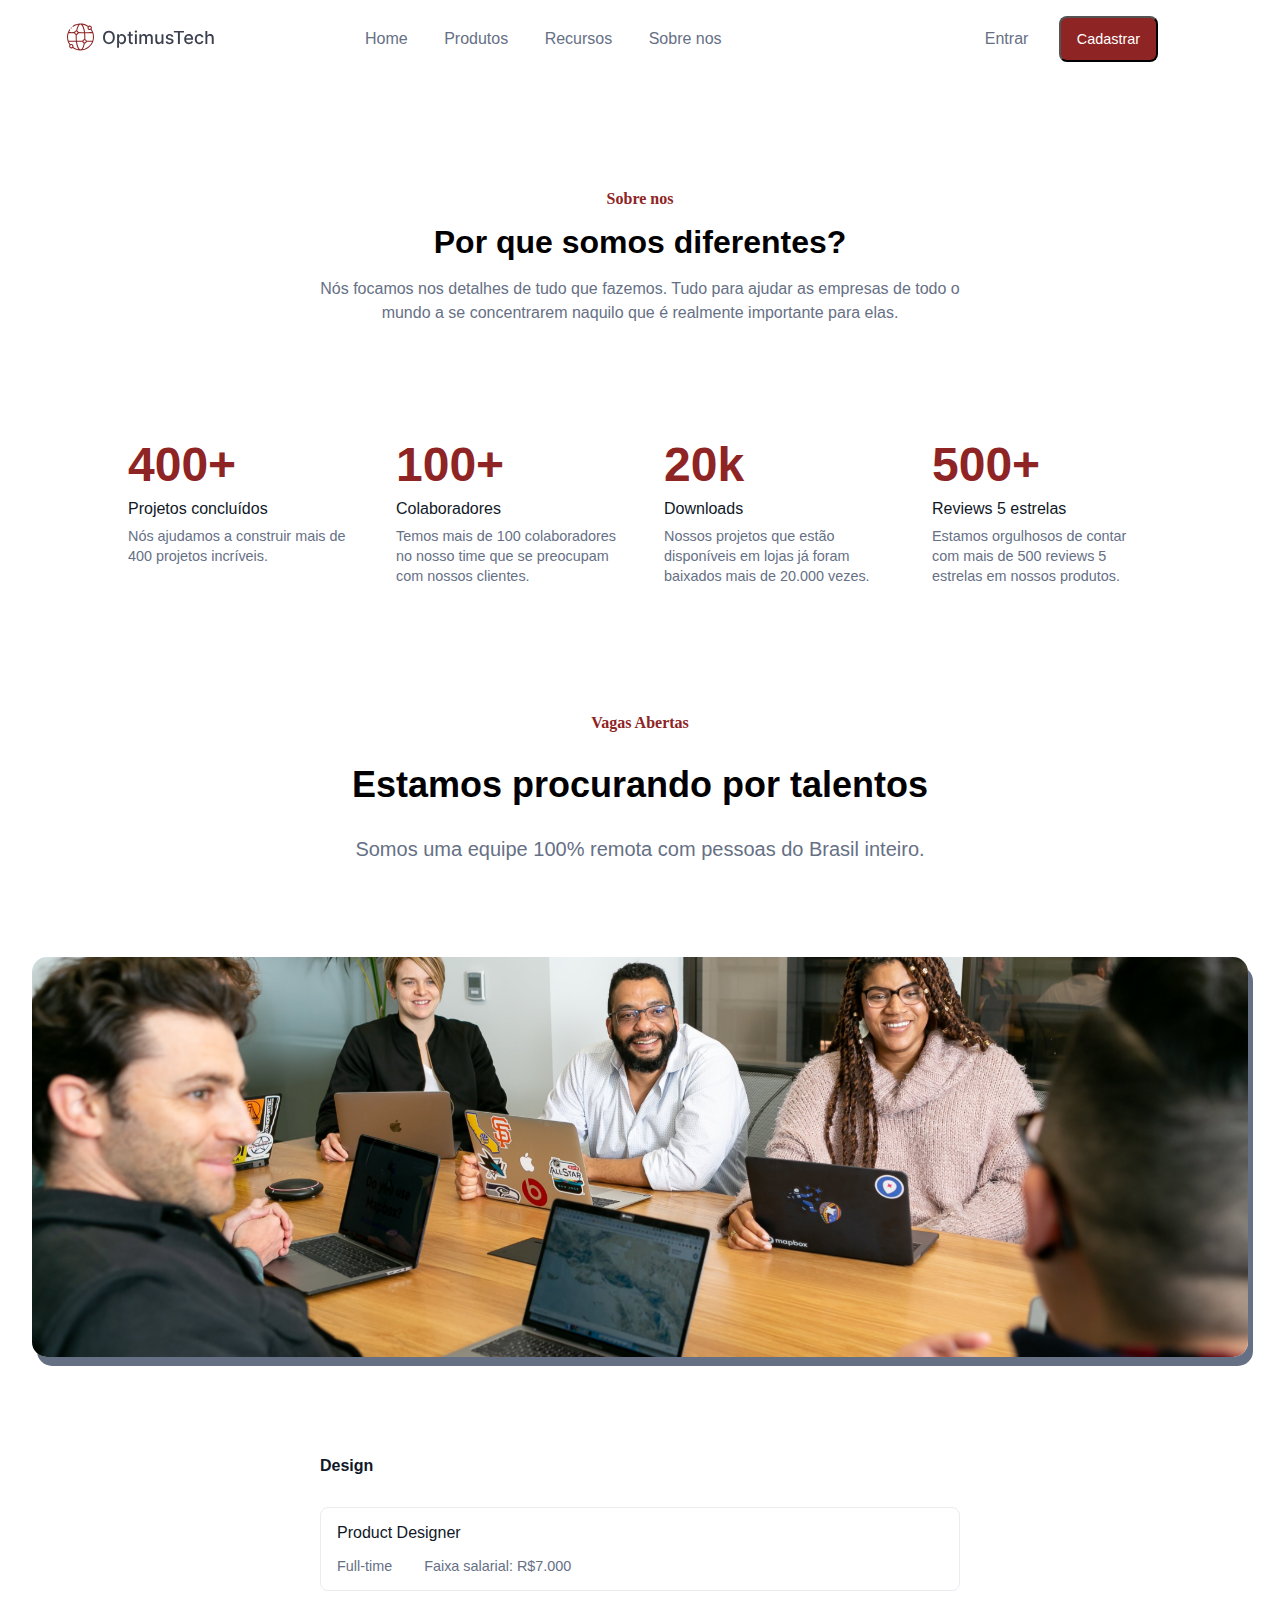
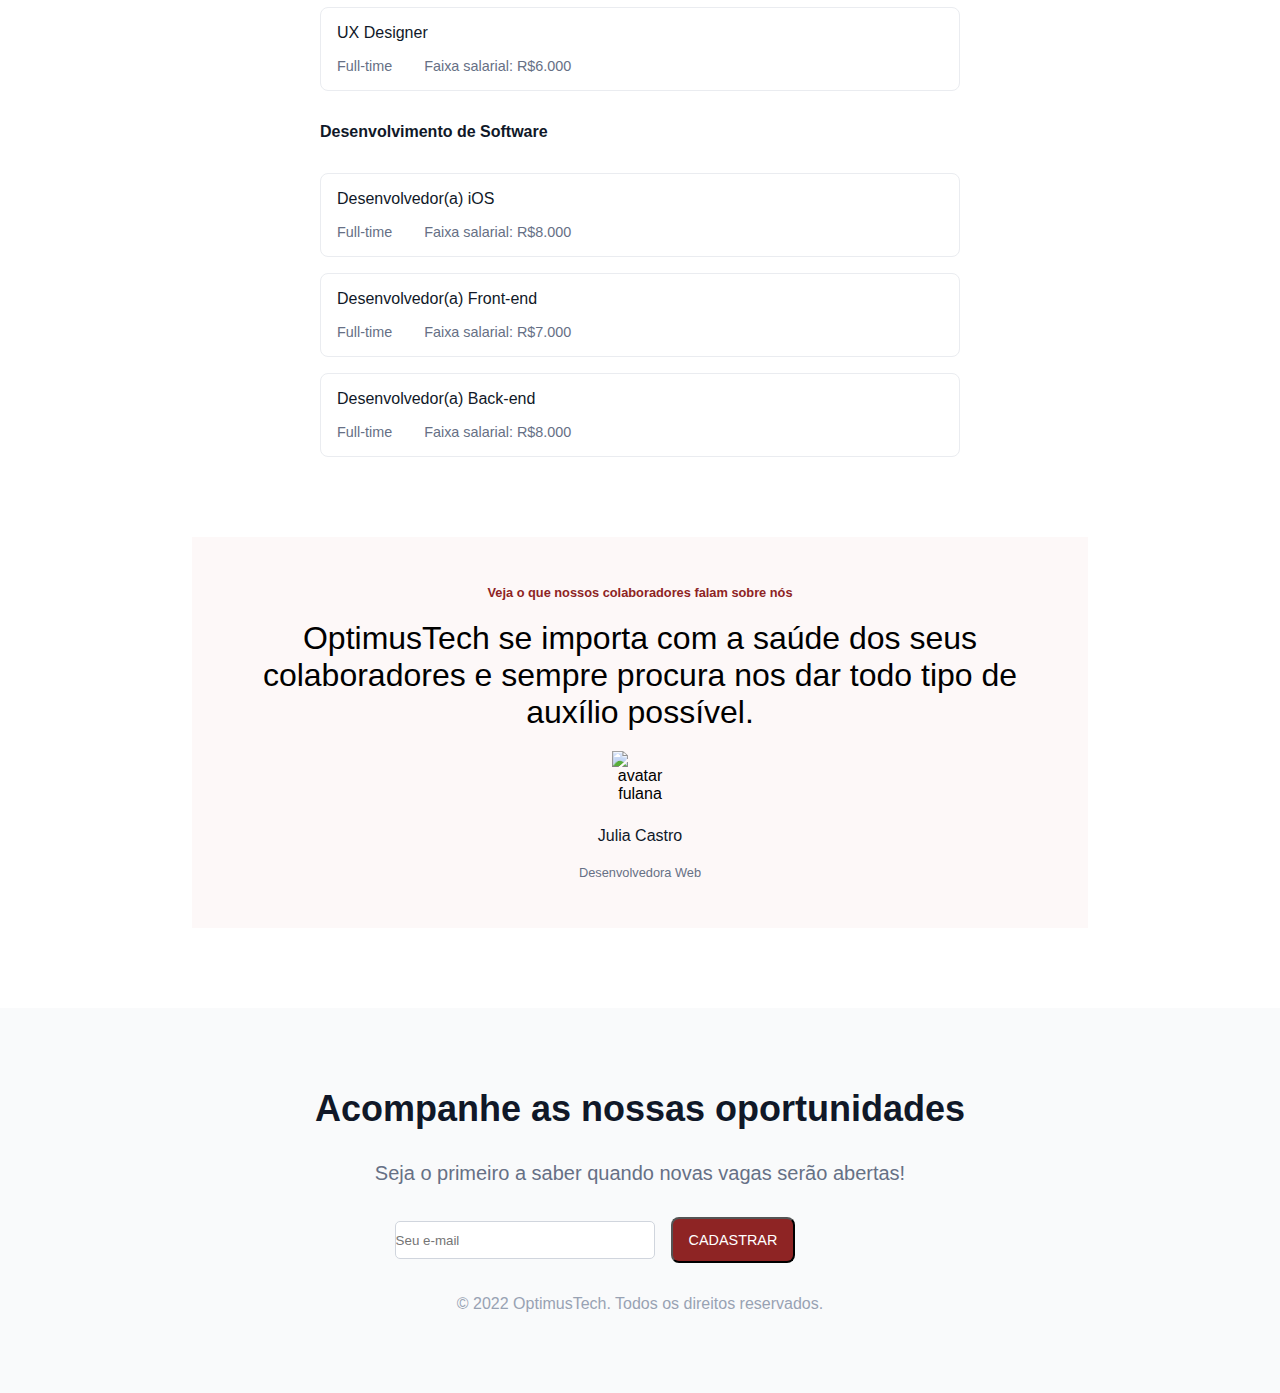
==== index.html @ 973aca2f "Add files via upload" ====
<!DOCTYPE html>
<html lang="en">

<head>
    <meta charset="UTF-8">
    <meta http-equiv="X-UA-Compatible" content="IE=edge">
    <meta name="viewport" content="width=device-width, initial-scale=1.0">
    <link rel="stylesheet" href="./styles/style.css">
    <title>7daysOfCode</title>
</head>

<body>
    <header>
        <nav>
            <div class="logo">
                <img src="./Assets/logo.svg" alt="logo world wide web">
            </div>
            <div class="menus">
                <div class="links">
                    <a href="#">Home</a>
                    <a href="#">Produtos</a>
                    <a href="#">Recursos</a>
                    <a href="#">Sobre nos </a>
                </div>
            </div>
            <div>
                <button class="entrar">Entrar</button>
                <button class="cadastrar">Cadastrar</button>
            </div>
        </nav>
    </header>

    <div class="cabecalho">
        <span class="cabecalho__sobre">Sobre nos</span>
        <h1 class="cabecalho__titulo">Por que somos diferentes?</h1>
        <p class="cabecalho__texto">Nós focamos nos detalhes de tudo que fazemos. Tudo para ajudar as empresas de todo o
            mundo a se concentrarem
            naquilo que é realmente importante para elas.</p>

    </div>

    <section class="metrica">


        <div class="metrica_div">
            <h1>400+</h1>
            <span>Projetos concluídos</span>
            <p>Nós ajudamos a construir mais de 400 projetos incríveis.</p>

        </div>
        <div class="metrica_div">
            <h1>100+</h1>
            <span>Colaboradores</span>
            <p>Temos mais de 100 colaboradores no nosso time que se preocupam com nossos clientes.</p>


        </div>
        <div class="metrica_div">
            <h1>20k</h1>
            <span>Downloads</span>
            <p>Nossos projetos que estão disponíveis em lojas já foram baixados mais de 20.000 vezes.</p>


        </div>
        <div class="metrica_div">
            <h1>500+</h1>
            <span>Reviews 5 estrelas</span>
            <p>Estamos orgulhosos de contar com mais de 500 reviews 5 estrelas em nossos produtos.</p>


        </div>
    </section>

    <section class="vagas">

        <span class="vagas--abertas">Vagas Abertas</span>
        <h1 class="vagas--titulo">Estamos procurando por talentos</h1>
        <span class="vagas--descricao">Somos uma equipe 100% remota com pessoas do Brasil inteiro.</span>

        <div class="vagas--imagem">
            <img src="./Assets/Image.svg" alt="imagem vagas">
        </div>

    </section>

    <section class="vagas-abertas">

        <span class="area-principal">Design</span>
        <div class="vaga">
            <span class="titulo-vaga">Product Designer</span>
            <div class="informacoes">
                <span>Full-time</span>
                <span>Faixa salarial: R$7.000</span>
            </div>
        </div>

        <div class="vaga">
            <span class="titulo-vaga">UX Designer</span>
            <div class="informacoes">
                <span>Full-time</span>
                <span>Faixa salarial: R$6.000</span>
            </div>
        </div>

        <span class="area-principal">Desenvolvimento de Software</span>

        <div class="vaga">
            <span class="titulo-vaga">Desenvolvedor(a) iOS</span>
            <div class="informacoes">
                <span>Full-time</span>
                <span>Faixa salarial: R$8.000</span>
            </div>
        </div>
        <div class="vaga">
            <span class="titulo-vaga">Desenvolvedor(a) Front-end</span>
            <div class="informacoes">
                <span>Full-time</span>
                <span>Faixa salarial: R$7.000</span>
            </div>
        </div>
        <div class="vaga">
            <span class="titulo-vaga">Desenvolvedor(a) Back-end</span>
            <div class="informacoes">
                <span>Full-time</span>
                <span>Faixa salarial: R$8.000</span>
            </div>
        </div>
    </section>

    <section class="depoimentos--area">
        <div class="depoimentos">
            <span id="titulo">Veja o que nossos colaboradores falam sobre nós</span>
            <p>OptimusTech se importa com a saúde dos seus colaboradores e sempre procura nos dar todo tipo de auxílio
                possível.</p>
            <img src="./Assets/Avatar.svg" alt="avatar fulana">
            <span id="nome">Julia Castro</span>
            <span id="prof">Desenvolvedora Web</span>
        </div>
    </section>



    <footer>
        <section class="footer">
            <P>Acompanhe as nossas oportunidades</P>
            <SPAN id="oportunidades">Seja o primeiro a saber quando novas vagas serão abertas!</SPAN>
            <div><input outiline="none" type="email" placeholder="Seu e-mail" id="contato"><button class="cadastrar"> CADASTRAR </button></div>
            <span id="copyright">© 2022 OptimusTech. Todos os direitos reservados.</span>



        </section>


    </footer>


</body>

</html>
---- styles/style.css ----
:root {
  --text-color: #667085;
  --main-color: #8E2424;
  --title-color: #101828;
}

* {
  margin: 0;
  padding: 0;
  box-sizing: border-box;
  font-family: 'Inter', sans-serif;
}



body {
  width: 100%;
  height: 100vh;
}


nav {
  display: flex;
  align-items: center;
  justify-content: space-between;
  padding: 1rem 2rem;
}


.logo img {
  margin-left: 35px;
  cursor: pointer;
}


.menus {
  margin-right: auto;
  align-items: center;
  margin-left: 150px;

}

.menus.links a {
  margin-bottom: 2rem;


}

.links a {
  color: var(--text-color);
  text-decoration: none;
  margin-right: 2rem;


}



.entrar {
  padding: 0.8rem 1rem;
  cursor: pointer;
  border: none;
  background: none;
  color: var(--text-color);
  font-weight: 500;
  font-size: 16px;
  margin-right: 10px;

}

.cadastrar {
  color: #FFF;
  background-color: var(--main-color);
  font-size: 0.9rem;
  border-radius: 0.5rem;
  padding: 0.8rem 1rem;
  margin-right: 90px;

}


.cabecalho {

  display: flex;
  flex-direction: column;
  align-items: center;
  gap: 1rem;
  padding: 7rem 0;
}

/* display: flex;
  flex-direction: column;
  align-items: center;
  margin-top: 96px;
  gap: 20px; */




/* span */
.cabecalho__sobre {
  color: var(--main-color);
  font-family: 'Inter';
  font-weight: 600;
  font-size: 16px;


}

/* h1 */
.cabecalho__titulo {

  font-size: 2rem;


}

/* font-family: 'Inter';
  font-style: normal;
  font-weight: 600;
  font-size: 48px;
  line-height: 60px; */



/* p */

.cabecalho__texto {


  color: var(--text-color);
  max-width: 50%;
  text-align: center;
  line-height: 1.5rem;


}

/* font-family: 'Inter';
  font-style: normal;
  font-weight: 400;
  font-size: 20px;
  line-height: 150px;
  color: #667085; */


.metrica {
  display: grid;
  grid-template-columns: 1fr 1fr 1fr 1fr;
  column-gap: 3rem;
  padding: 0 8rem;
}

/* repeat(4,1fr); 
 margin-right: 50px;
  margin-left: 250px;*/



.metrica_div {
  display: flex;
  flex-direction: column;
  gap: 0.5rem;
}

.metrica h1 {
  color: var(--main-color);
  font-size: 3rem;
}

.metrica span {
  color: var(--title-color);
  font-weight: 500;
  color: #101828;
}

.metrica p {
  color: var(--text-color);
  line-height: 140%;
  font-size: 90%;
}

/* parte metricas/vagas */

.vagas {

  display: flex;
  flex-direction: column;
  align-items: center;
  padding: 8rem 0rem 0rem 0rem;
  gap: 2rem;
}



.vagas--abertas {

  color: var(--main-color);
  font-family: 'Inter';
  font-weight: 600;
  font-size: 1rem;
}

.vagas--titulo {

  font-size: 2.25rem;
}


.vagas--descricao {

  color: var(--text-color);
  font-size: 1.25rem;
}

.vagas--imagem {
  padding: 4rem 0rem 0rem;

}


.vagas--imagem img {

  border-radius: 15px;
  box-shadow: 5px 9px var(--text-color);
}

/* vagas abertas da professora */

.vagas-abertas {
  padding-top: 4rem;
}

.vagas-abertas span.area-principal {
  display: block;
  max-width: 50%;
  margin: 0 auto;
  margin-top: 2rem;
  margin-bottom: 2rem;
  font-weight: bold;
  color: var(--title-color);
}

.vaga {
  border: 1px solid #EAECF0;
  border-radius: 0.5rem;
  padding: 1rem;
  max-width: 50%;
  margin: 0 auto;
  margin-bottom: 1rem;
  color: var(--title-color);
}

.vaga span.titulo-vaga {
  font-weight: 500;
  margin-bottom: 16px;
}

.vaga .informacoes {
  margin-top: 1rem;
  font-size: 90%;
  color: var(--text-color);
  display: flex;
  gap: 2rem;
}

/* depoimentos */

.depoimentos--area {
  padding-top: 4rem;
  padding-bottom: 5rem;
}

.depoimentos {
  display: flex;
  flex-direction: column;
  align-items: center;
  gap: 1.25rem;
  /* background: #F2D8D8; */
  background: rgba(196, 25, 25, 0.03);
  padding: 3rem 3rem;
  width: 70%;
  margin: auto;
  text-align: center;

}

span#titulo {
  color: #8E2424;
  font-size: 0.8rem;
  font-weight: 600;
}

.depoimentos p {
  font-size: 2rem;
  font-weight: 500;
}

span#nome {
  font-weight: 500;
  font-size: 1rem;
  color: #101828;
}


span#prof {
  color: #667085;
  font-size: 0.8rem;
  font-weight: 400;
}

.depoimentos img {
  width: 56px;
  height: 56px;

}


/* footer  */

.footer {
  background-color: #F9FAFB;
  display: flex;
  flex-direction: column;
  align-items: center;
  gap: 2rem;

  padding: 5rem 0rem;
}

input#contato {

  margin-right: 1rem;
  background: #FFFFFF;
  border: 1px solid #D0D5DD;
  border-radius: 5px;
  width: 260px;
  height: 38px;
}

.footer p {
  font-weight: 600;
  font-size: 2.25rem;
  color: #101828;
}

span#oportunidades {
  font-weight: 400;
  font-size: 1.25rem;
  color: #667085;
}

span#copyright {
  color: #98A2B3;
  font-weight: 400;
  font-size: 1rem;
}
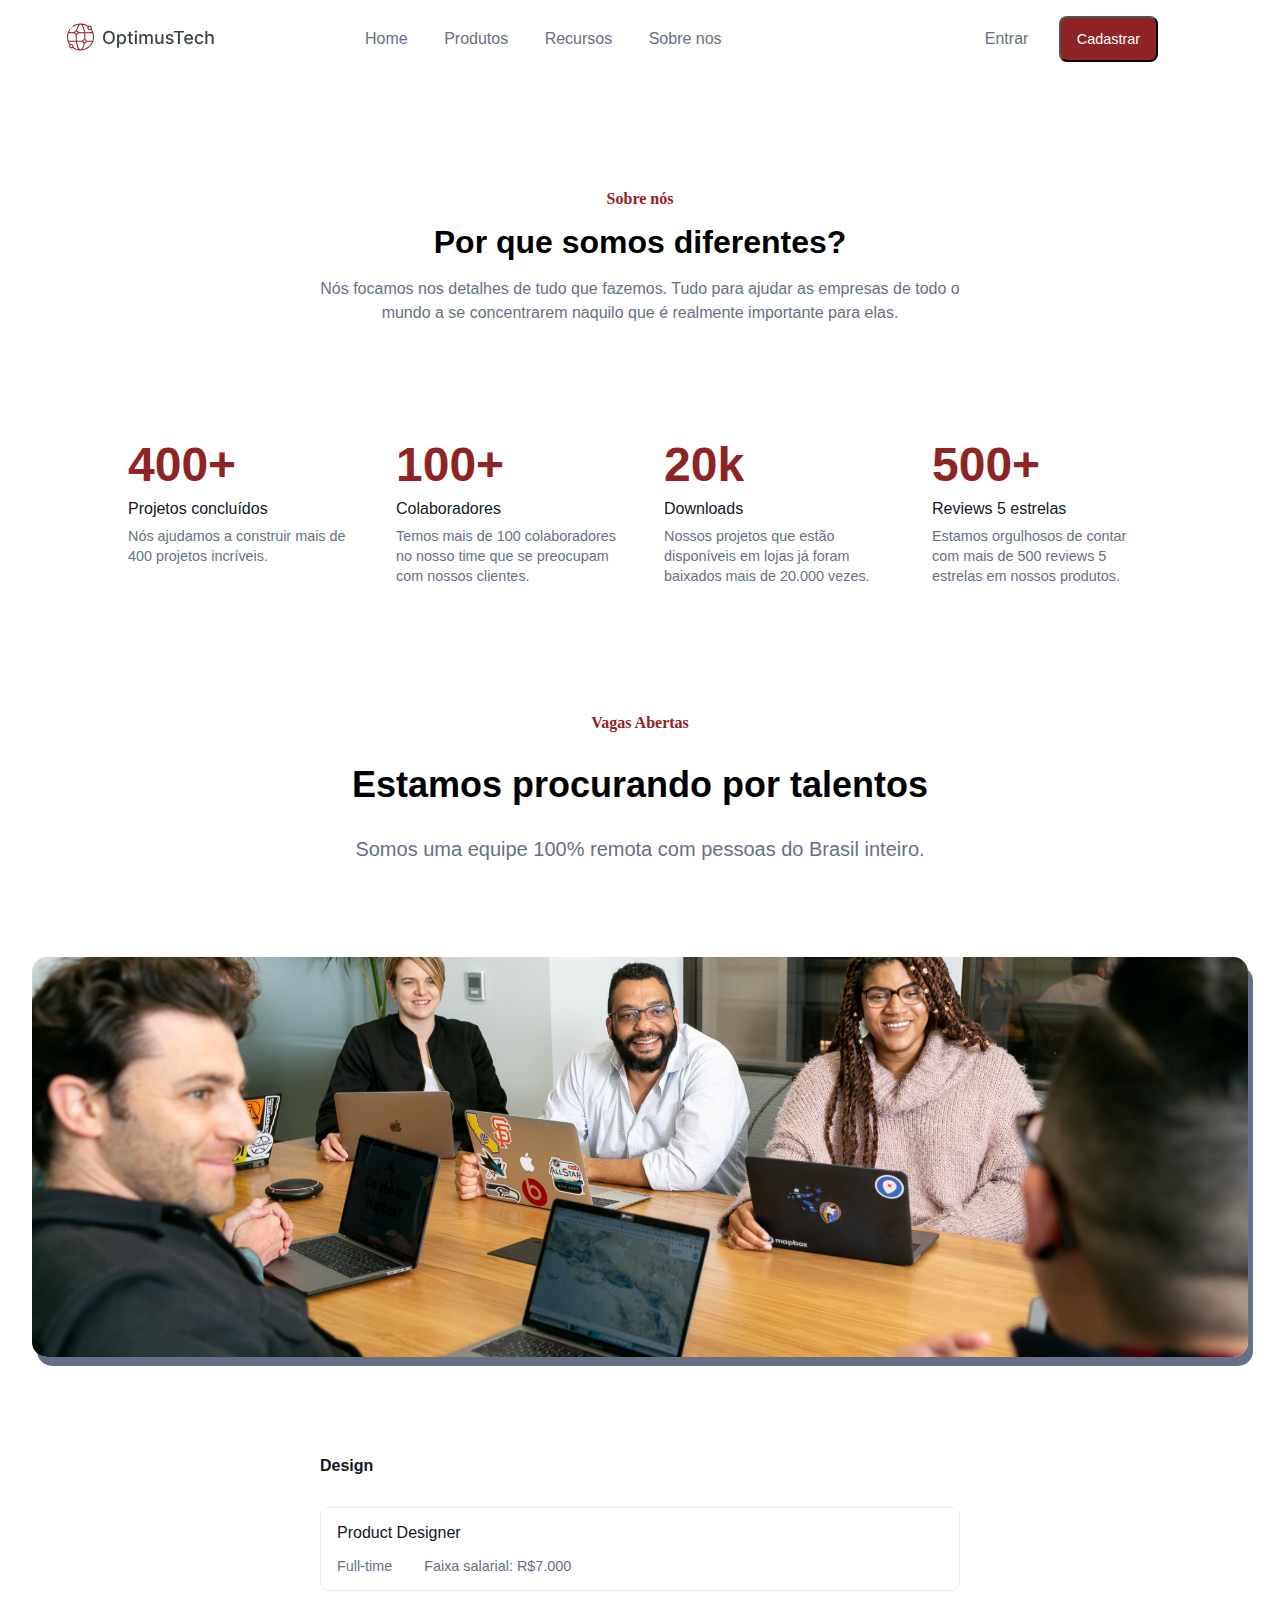
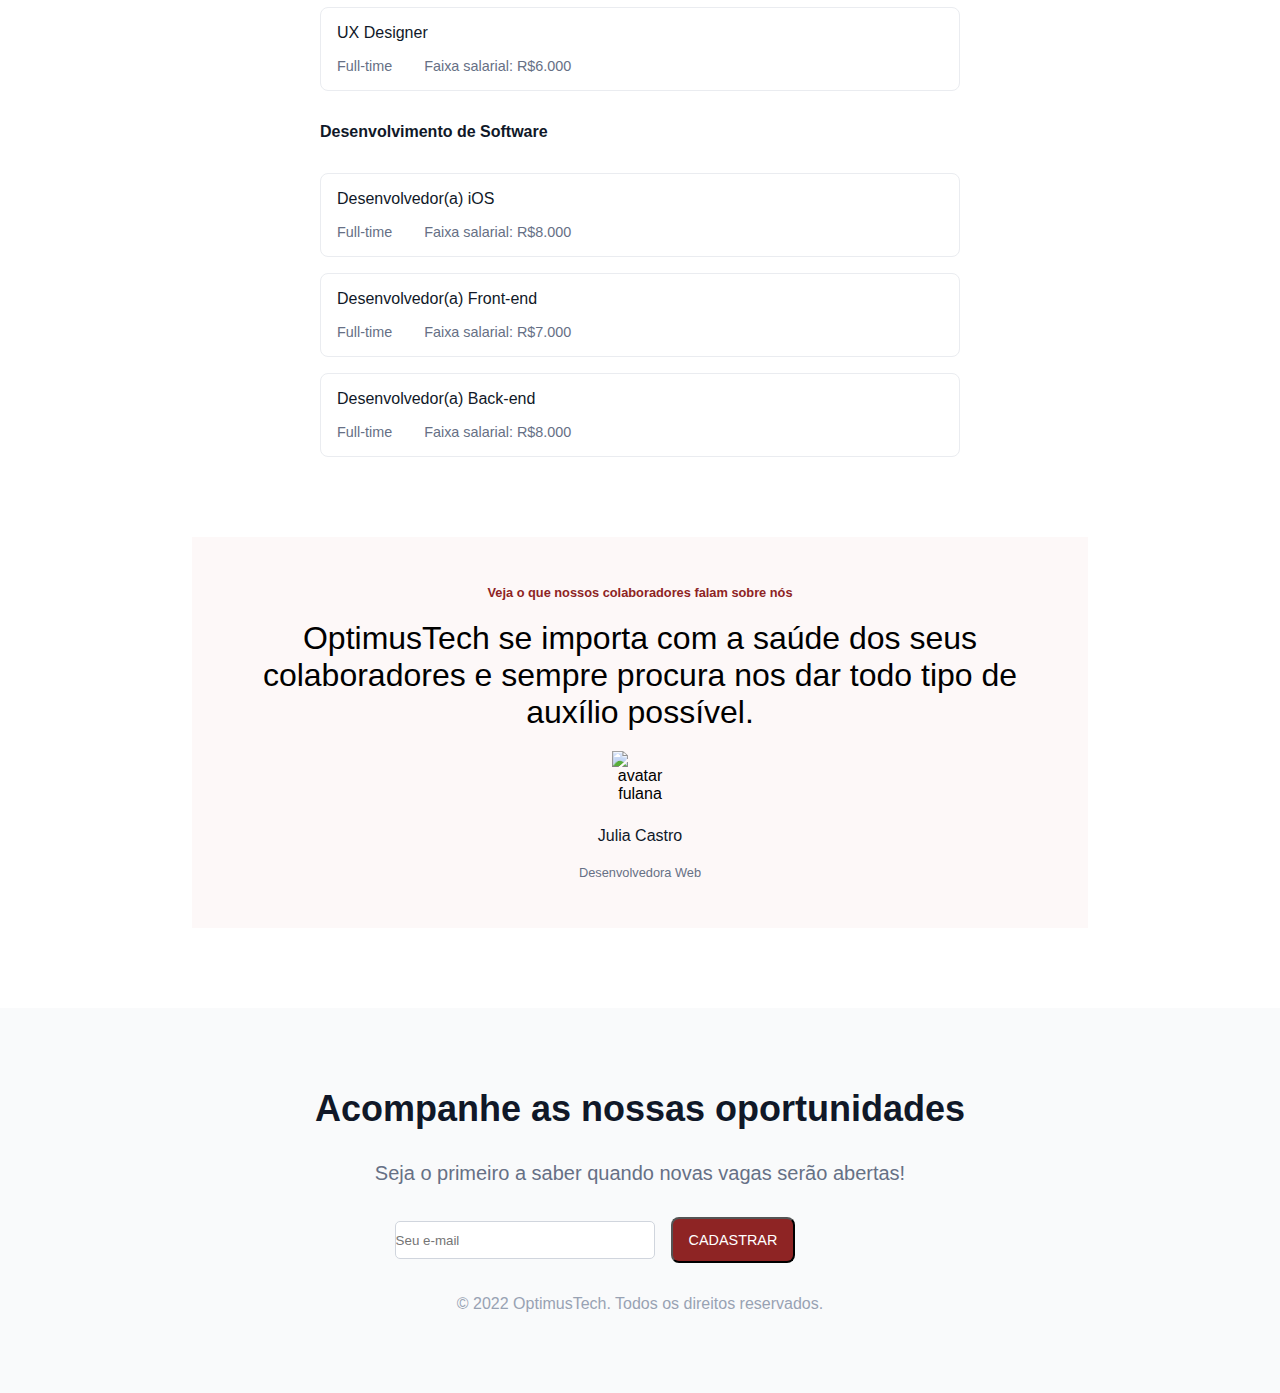
==== commit 17dd996e: "Update index.html" ====
--- a/index.html
+++ b/index.html
@@ -31,7 +31,7 @@
     </header>
 
     <div class="cabecalho">
-        <span class="cabecalho__sobre">Sobre nos</span>
+        <span class="cabecalho__sobre">Sobre nós</span>
         <h1 class="cabecalho__titulo">Por que somos diferentes?</h1>
         <p class="cabecalho__texto">Nós focamos nos detalhes de tudo que fazemos. Tudo para ajudar as empresas de todo o
             mundo a se concentrarem
@@ -157,4 +157,4 @@
 
 </body>
 
-</html>+</html>
